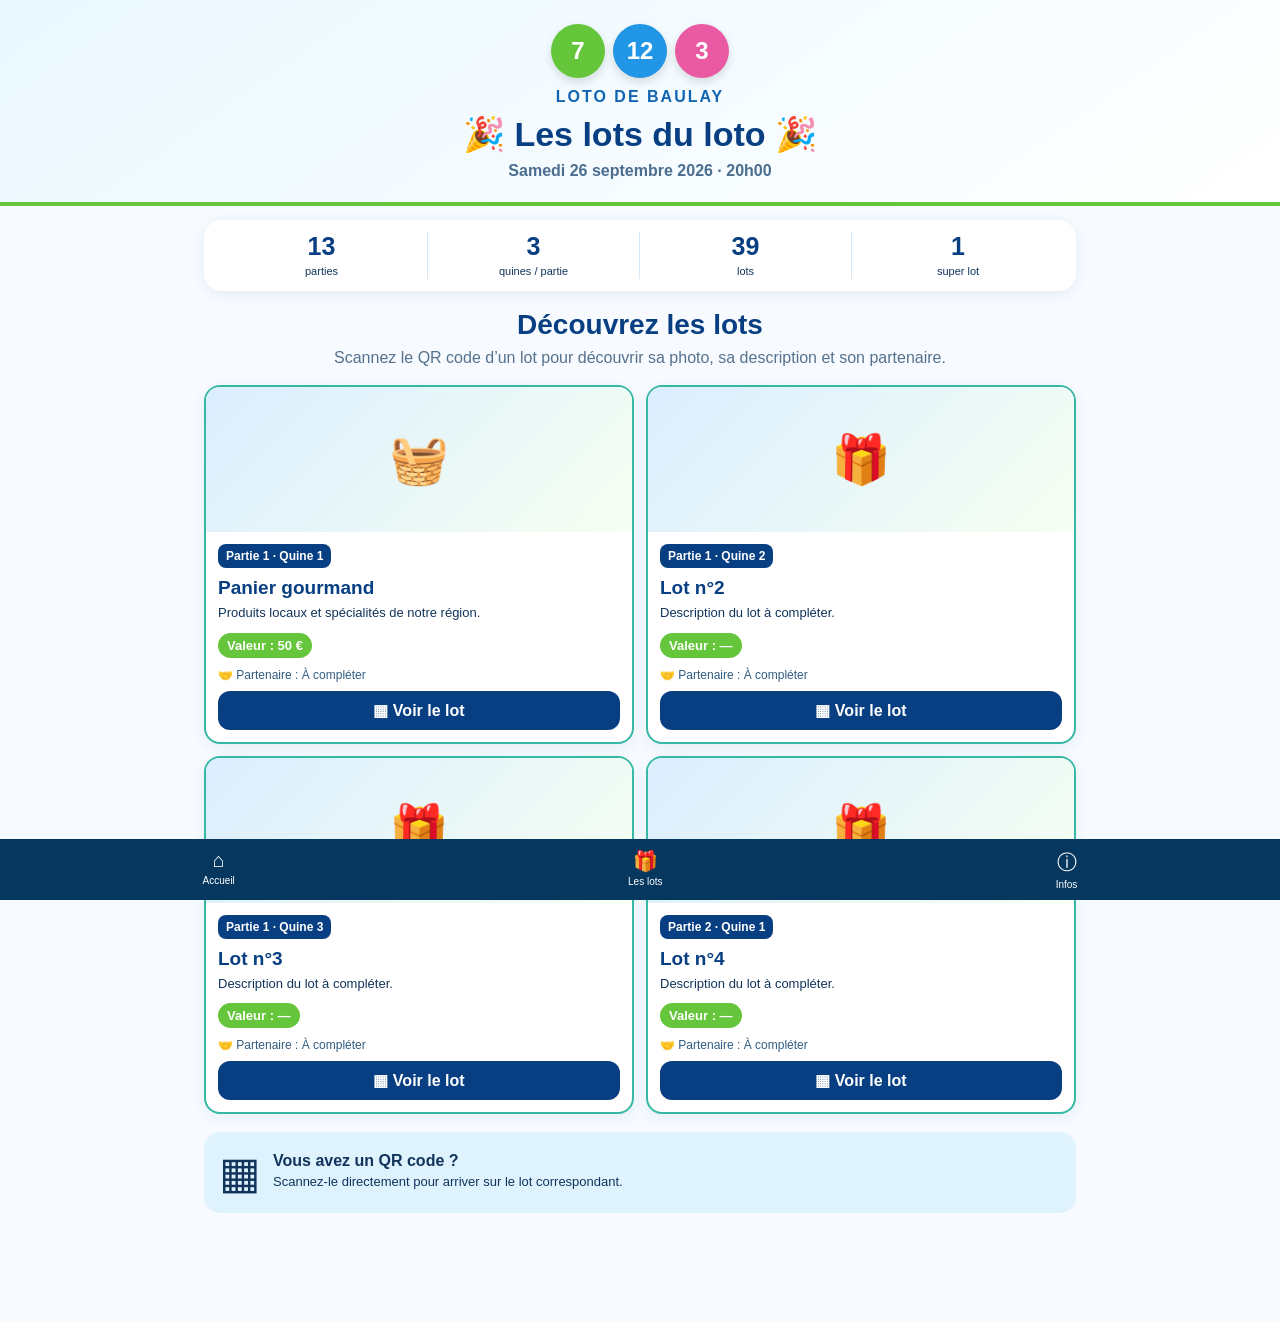
==== index.html @ 8423d762 "Add files via upload" ====
<!doctype html>
<html lang="fr">
<head>
  <meta charset="utf-8">
  <meta name="viewport" content="width=device-width, initial-scale=1">
  <title>Loto de Baulay – Les lots</title>
  <link rel="stylesheet" href="style.css">
  <!-- Google Analytics 4 : remplace G-XXXXXXXXXX par ton identifiant -->
  <script async src="https://www.googletagmanager.com/gtag/js?id=G-XXXXXXXXXX"></script>
  <script>
    window.dataLayer = window.dataLayer || [];
    function gtag(){dataLayer.push(arguments);}
    gtag('js', new Date());
    gtag('config', 'G-XXXXXXXXXX');
  </script>
</head>
<body>
  <header class="hero">
    <div class="balls"><span>7</span><span>12</span><span>3</span></div>
    <p class="eyebrow">LOTO DE BAULAY</p>
    <h1>🎉 Les lots du loto 🎉</h1>
    <p class="date">Samedi 26 septembre 2026 · 20h00</p>
  </header>

  <main>
    <section class="stats">
      <div><strong>13</strong><small>parties</small></div>
      <div><strong>3</strong><small>quines / partie</small></div>
      <div><strong>39</strong><small>lots</small></div>
      <div><strong>1</strong><small>super lot</small></div>
    </section>

    <section class="intro">
      <h2>Découvrez les lots</h2>
      <p>Scannez le QR code d’un lot pour découvrir sa photo, sa description et son partenaire.</p>
    </section>

    <section id="lots" class="lots-grid"></section>

    <section class="qr-help">
      <div class="qr-icon">▦</div>
      <div>
        <strong>Vous avez un QR code ?</strong>
        <p>Scannez-le directement pour arriver sur le lot correspondant.</p>
      </div>
    </section>
  </main>

  <nav class="bottom-nav">
    <a href="#top">⌂<span>Accueil</span></a>
    <a href="#lots">🎁<span>Les lots</span></a>
    <a href="#infos">ⓘ<span>Infos</span></a>
  </nav>

  <script src="lots.js"></script>
  <script>
    const params = new URLSearchParams(location.search);
    const lot = params.get('lot');
    if (lot) {
      window.addEventListener('load', () => {
        const el = document.getElementById('lot-' + lot);
        if (el) setTimeout(() => el.scrollIntoView({behavior:'smooth', block:'center'}), 250);
        if (typeof gtag === 'function') {
          gtag('event', 'lot_consultation', {lot_id: lot});
        }
      });
    }
  </script>
</body>
</html>
---- style.css ----
*{box-sizing:border-box}
:root{--blue:#083f82;--blue2:#1265b0;--green:#65c63b;--light:#eef8ff;--text:#12345b}
body{margin:0;font-family:Arial,sans-serif;background:#f7fbff;color:var(--text);padding-bottom:76px}
.hero{background:linear-gradient(145deg,#eaf8ff,#fff);padding:24px 18px 22px;text-align:center;border-bottom:4px solid var(--green);overflow:hidden}
.eyebrow{margin:0;color:var(--blue2);font-weight:800;letter-spacing:2px}
h1{font-size:34px;margin:8px 0;color:var(--blue)}
.date{margin:0;font-weight:700;color:#4b6d8e}
.balls{display:flex;justify-content:center;gap:8px;margin-bottom:10px}
.balls span{width:54px;height:54px;border-radius:50%;display:grid;place-items:center;background:var(--green);color:white;font-weight:900;font-size:24px;box-shadow:0 4px 10px #0002}
.balls span:nth-child(2){background:#2196e6}.balls span:nth-child(3){background:#e95aa2}
main{max-width:900px;margin:auto;padding:14px}
.stats{display:grid;grid-template-columns:repeat(4,1fr);background:#fff;border-radius:18px;box-shadow:0 3px 14px #164b7315;padding:12px;margin-bottom:18px}
.stats div{text-align:center;border-right:1px solid #d9e8f5}.stats div:last-child{border:0}
.stats strong{display:block;font-size:25px;color:var(--blue)}.stats small{font-size:11px}
.intro{text-align:center;margin:18px 0}.intro h2{font-size:28px;color:var(--blue);margin:8px}
.intro p{margin:0;color:#55718d}
.lots-grid{display:grid;grid-template-columns:repeat(2,1fr);gap:12px}
.card{background:white;border:2px solid #36b9a4;border-radius:16px;overflow:hidden;box-shadow:0 4px 14px #164b7312}
.card .photo{height:145px;background:linear-gradient(135deg,#dbeeff,#f6fff2);display:grid;place-items:center;font-size:48px}
.card-body{padding:12px}.partie{display:inline-block;background:var(--blue);color:#fff;border-radius:8px;padding:5px 8px;font-size:12px;font-weight:800}
.card h3{margin:9px 0 5px;color:var(--blue);font-size:19px}.card p{margin:5px 0;font-size:13px;line-height:1.35}
.value{display:inline-block;background:var(--green);color:#fff;border-radius:14px;padding:5px 9px;font-weight:800;font-size:13px;margin:6px 0}
.partner{font-size:12px;color:#315d82;margin:4px 0 9px}
.btn{display:block;text-align:center;background:var(--blue);color:white;text-decoration:none;border-radius:12px;padding:10px;font-weight:800}
.qr-help{display:flex;gap:12px;align-items:center;background:#dff3ff;border-radius:16px;margin:18px 0;padding:15px}.qr-icon{font-size:44px}.qr-help p{margin:4px 0;font-size:13px}
.bottom-nav{position:fixed;left:0;right:0;bottom:0;background:#06375f;display:flex;justify-content:space-around;padding:10px 6px;z-index:10}
.bottom-nav a{color:white;text-decoration:none;text-align:center;font-size:20px}.bottom-nav span{display:block;font-size:10px;margin-top:3px}
@media(max-width:600px){.lots-grid{grid-template-columns:1fr 1fr}.card .photo{height:110px}.card h3{font-size:16px}.stats strong{font-size:21px}h1{font-size:30px}}
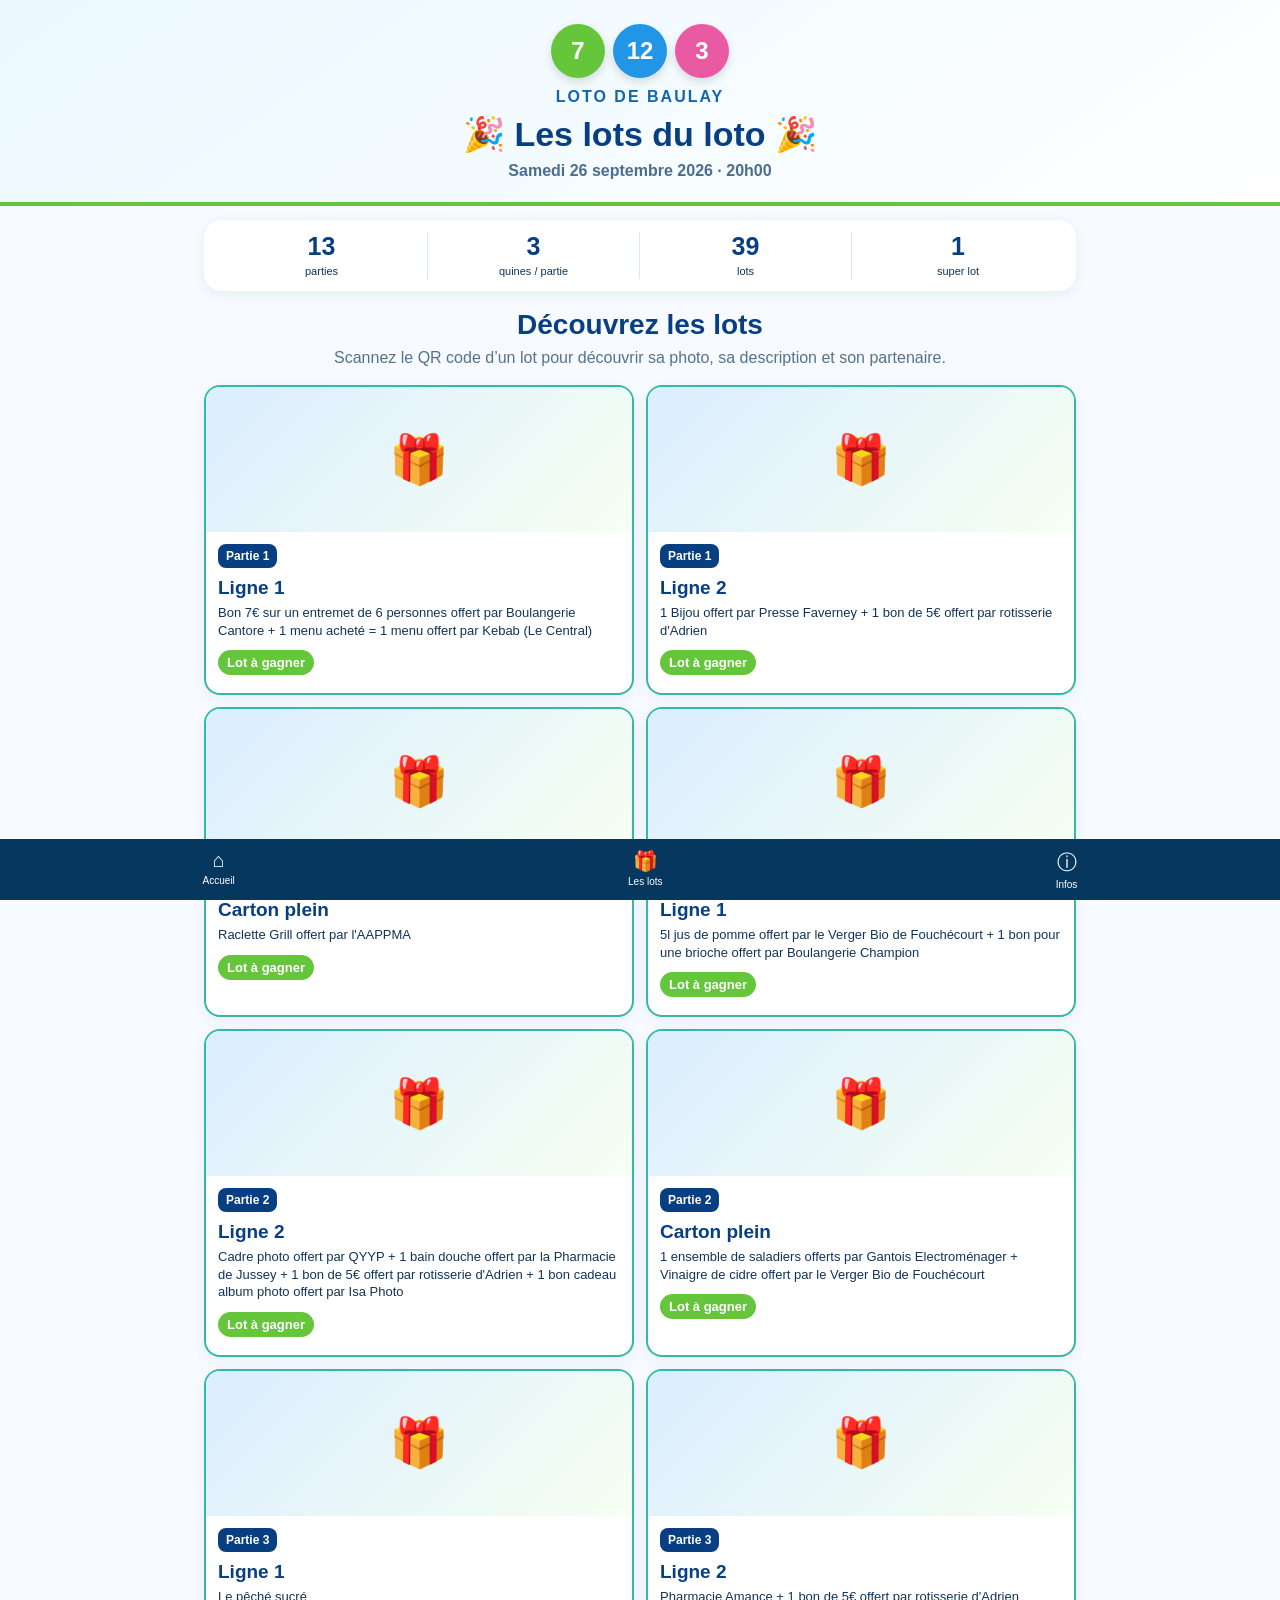
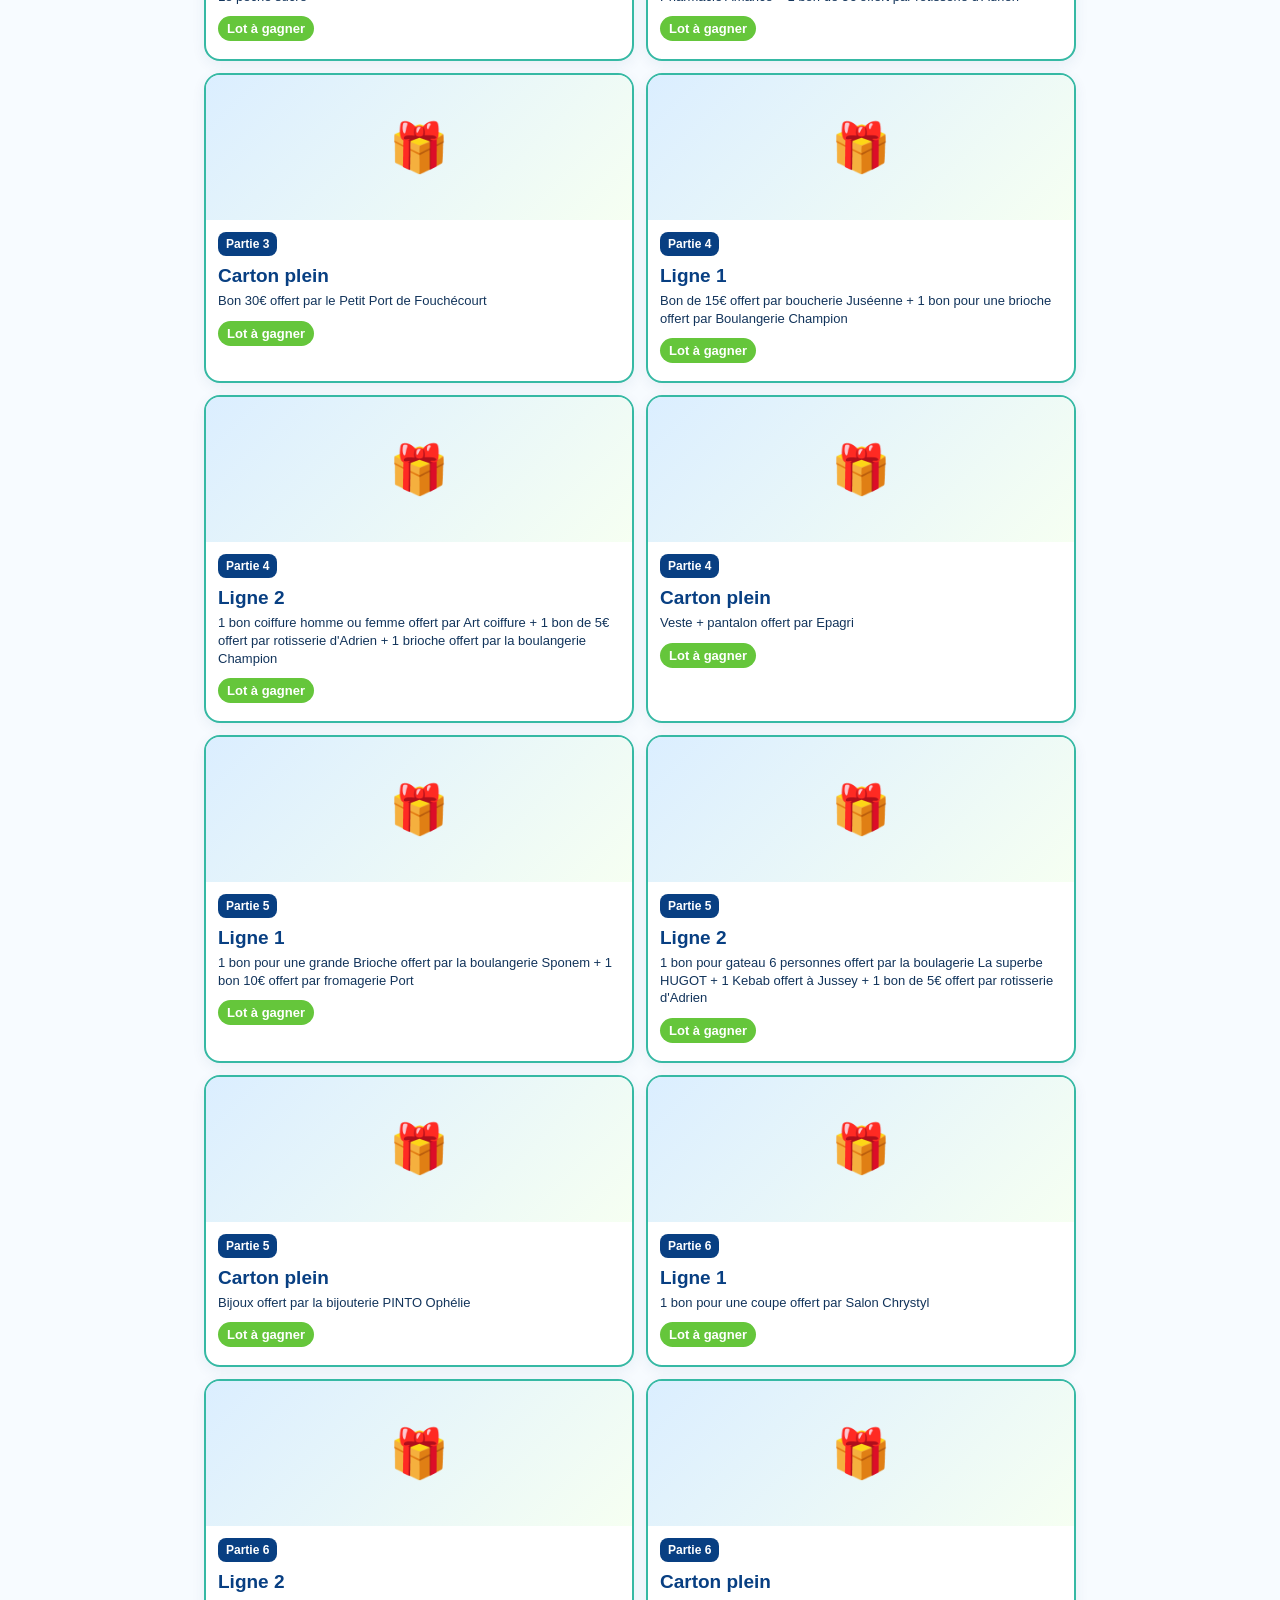
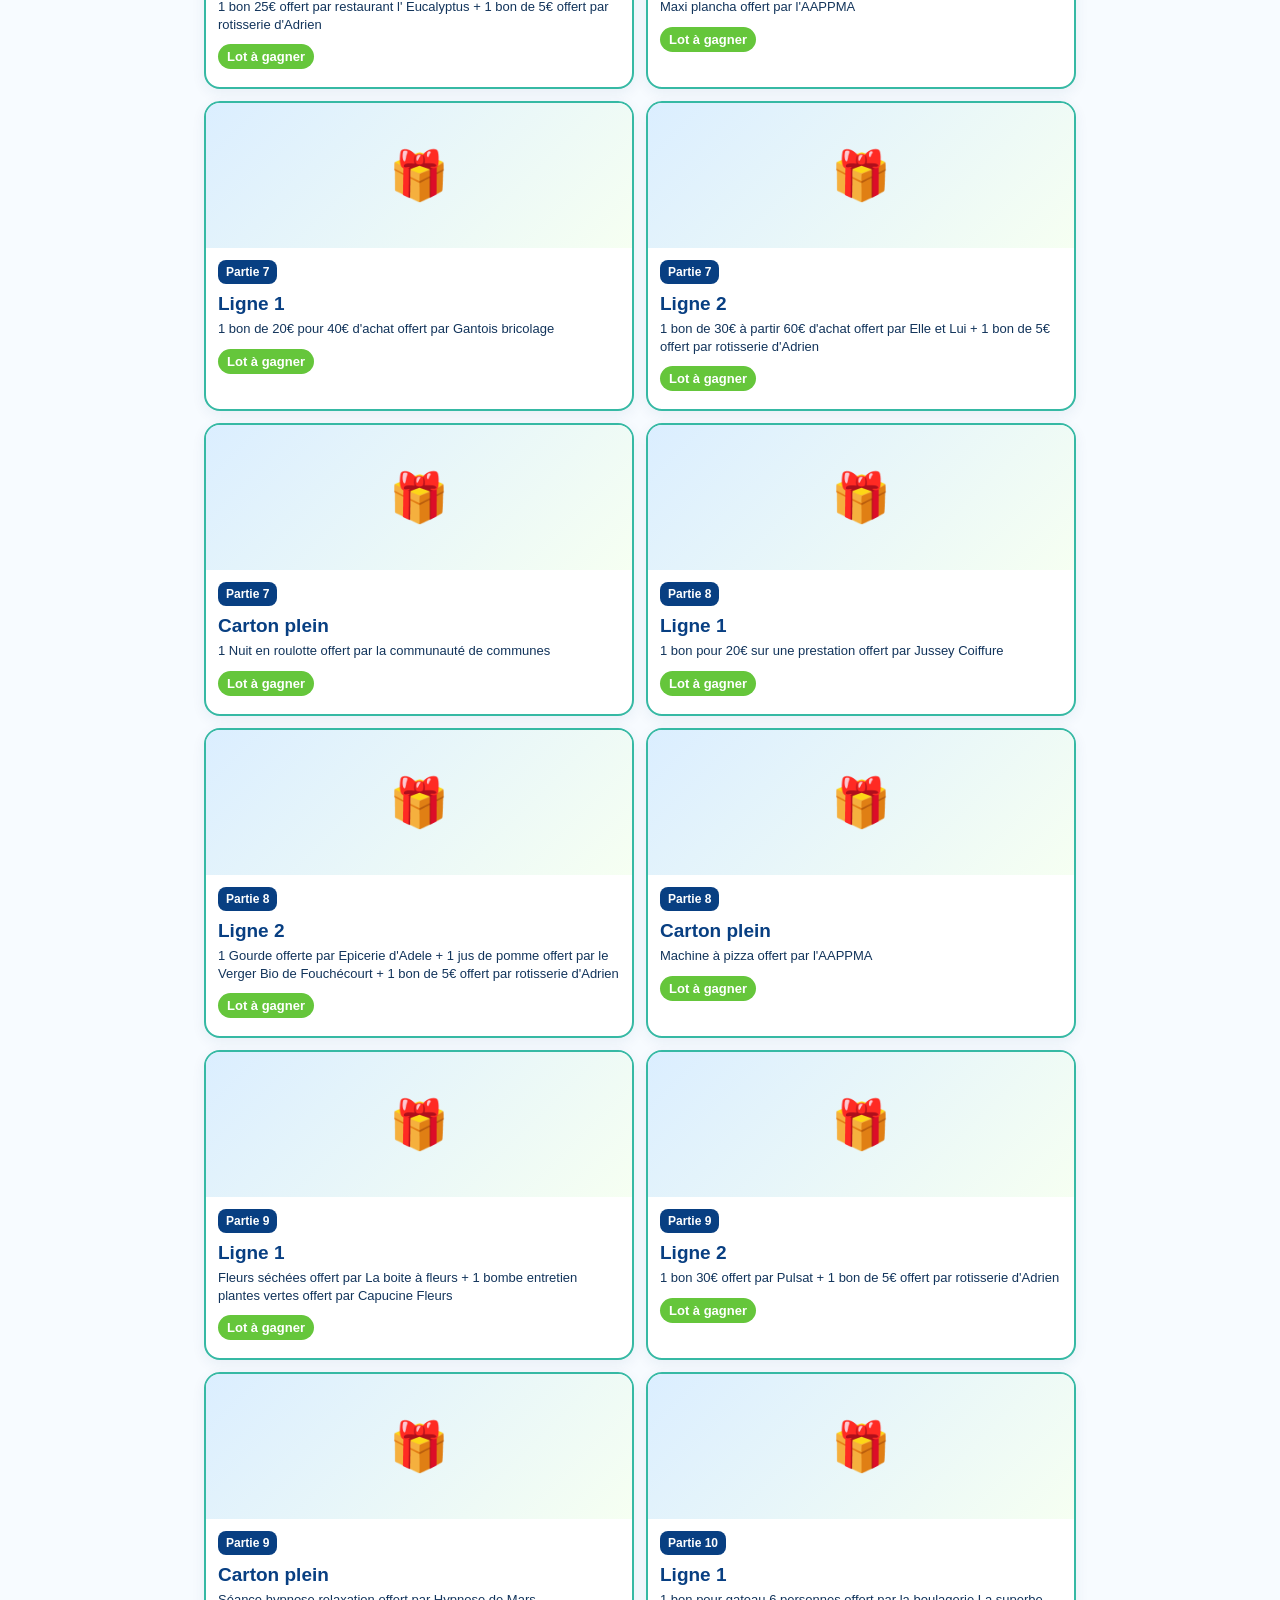
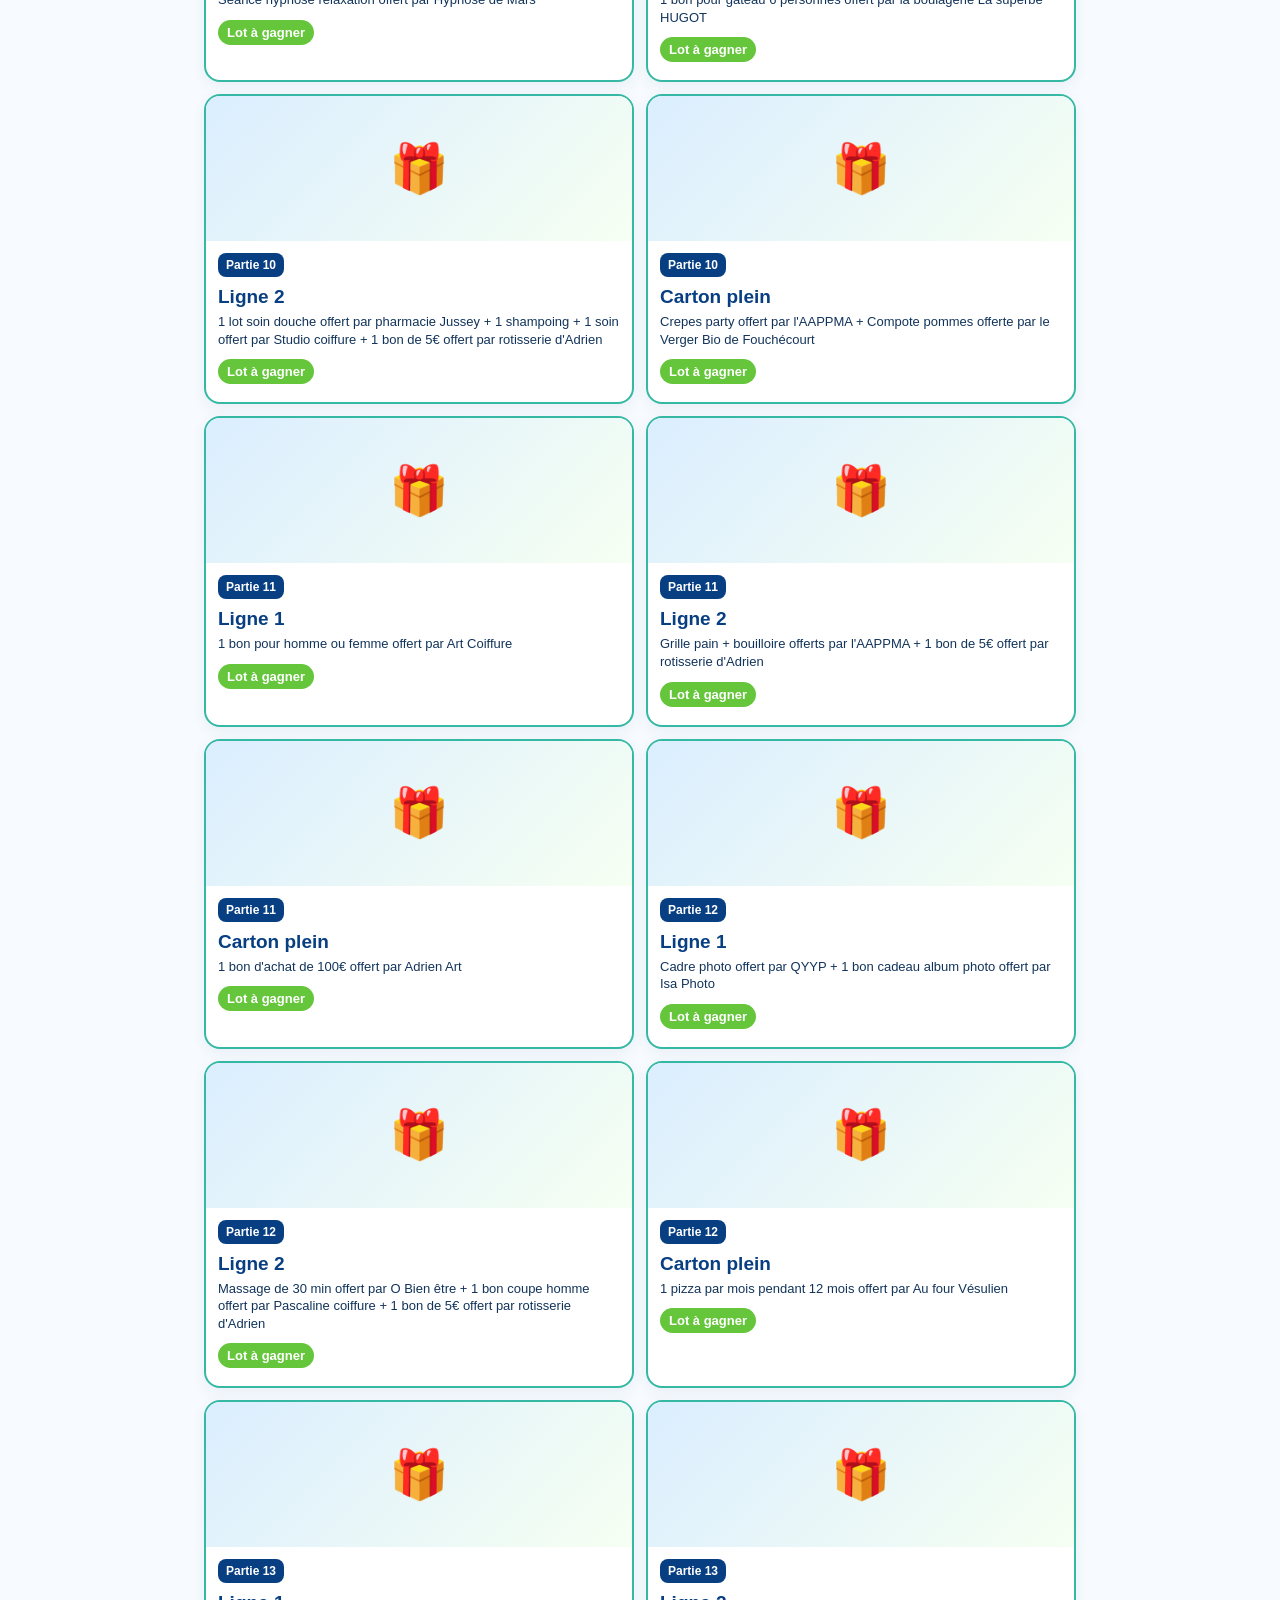
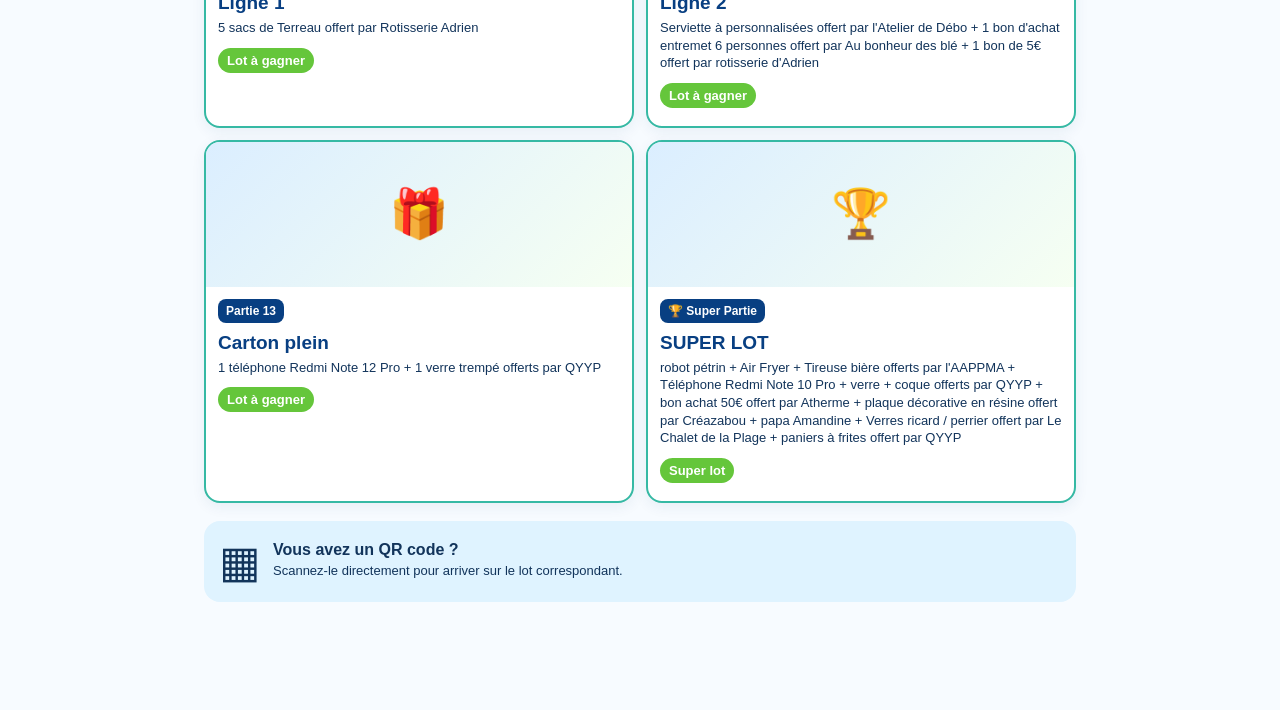
==== commit b0976c1f: "Add files via upload" ====
--- a/index.html
+++ b/index.html
@@ -66,5 +66,31 @@
       });
     }
   </script>
+
+<script>
+(function () {
+  const params = new URLSearchParams(window.location.search);
+  const partie = params.get("partie");
+  const lot = params.get("lot");
+
+  function go() {
+    if (partie) {
+      const el = document.getElementById("partie-" + partie);
+      if (el) el.scrollIntoView({behavior:"smooth", block:"start"});
+      if (typeof gtag === "function") {
+        gtag("event", "partie_consultation", {partie_id: partie});
+      }
+    } else if (lot) {
+      const el = document.getElementById("lot-" + lot);
+      if (el) el.scrollIntoView({behavior:"smooth", block:"center"});
+      if (typeof gtag === "function") {
+        gtag("event", "lot_consultation", {lot_id: lot});
+      }
+    }
+  }
+  window.addEventListener("load", () => setTimeout(go, 300));
+})();
+</script>
+
 </body>
 </html>
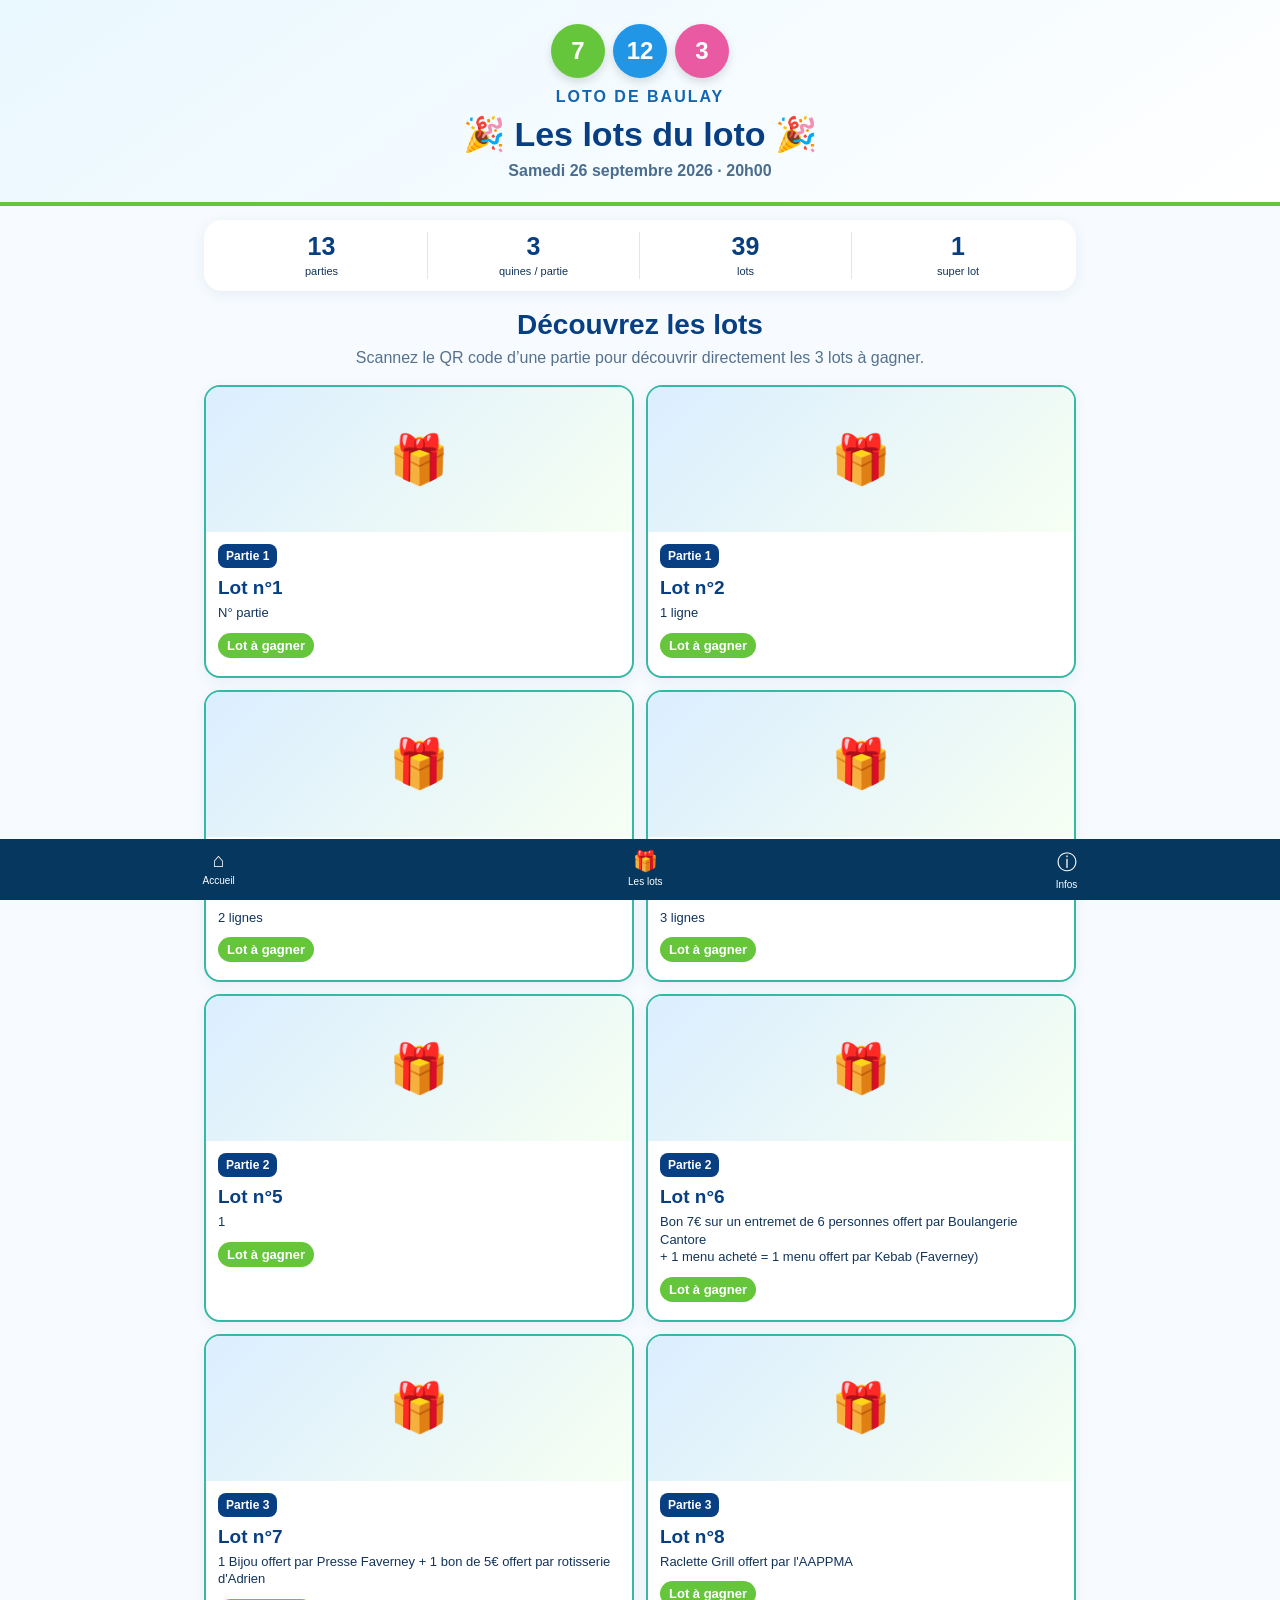
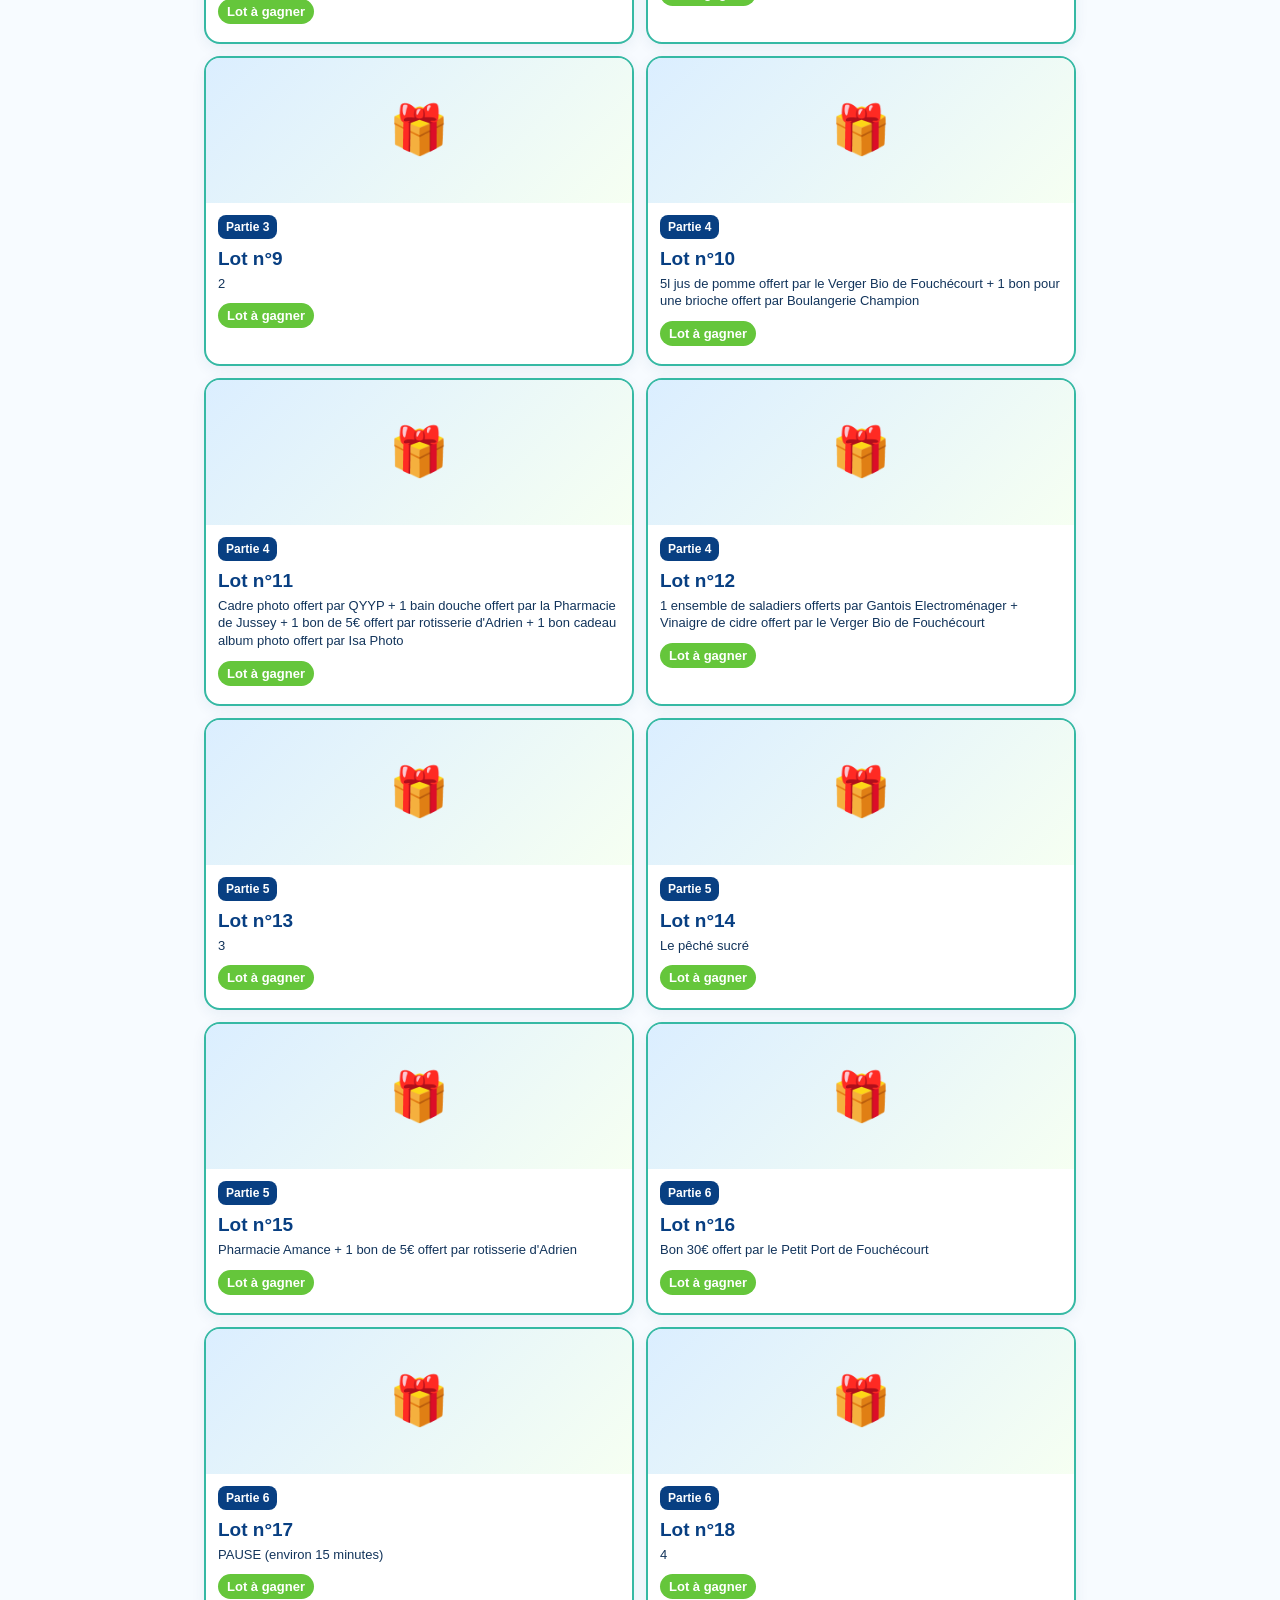
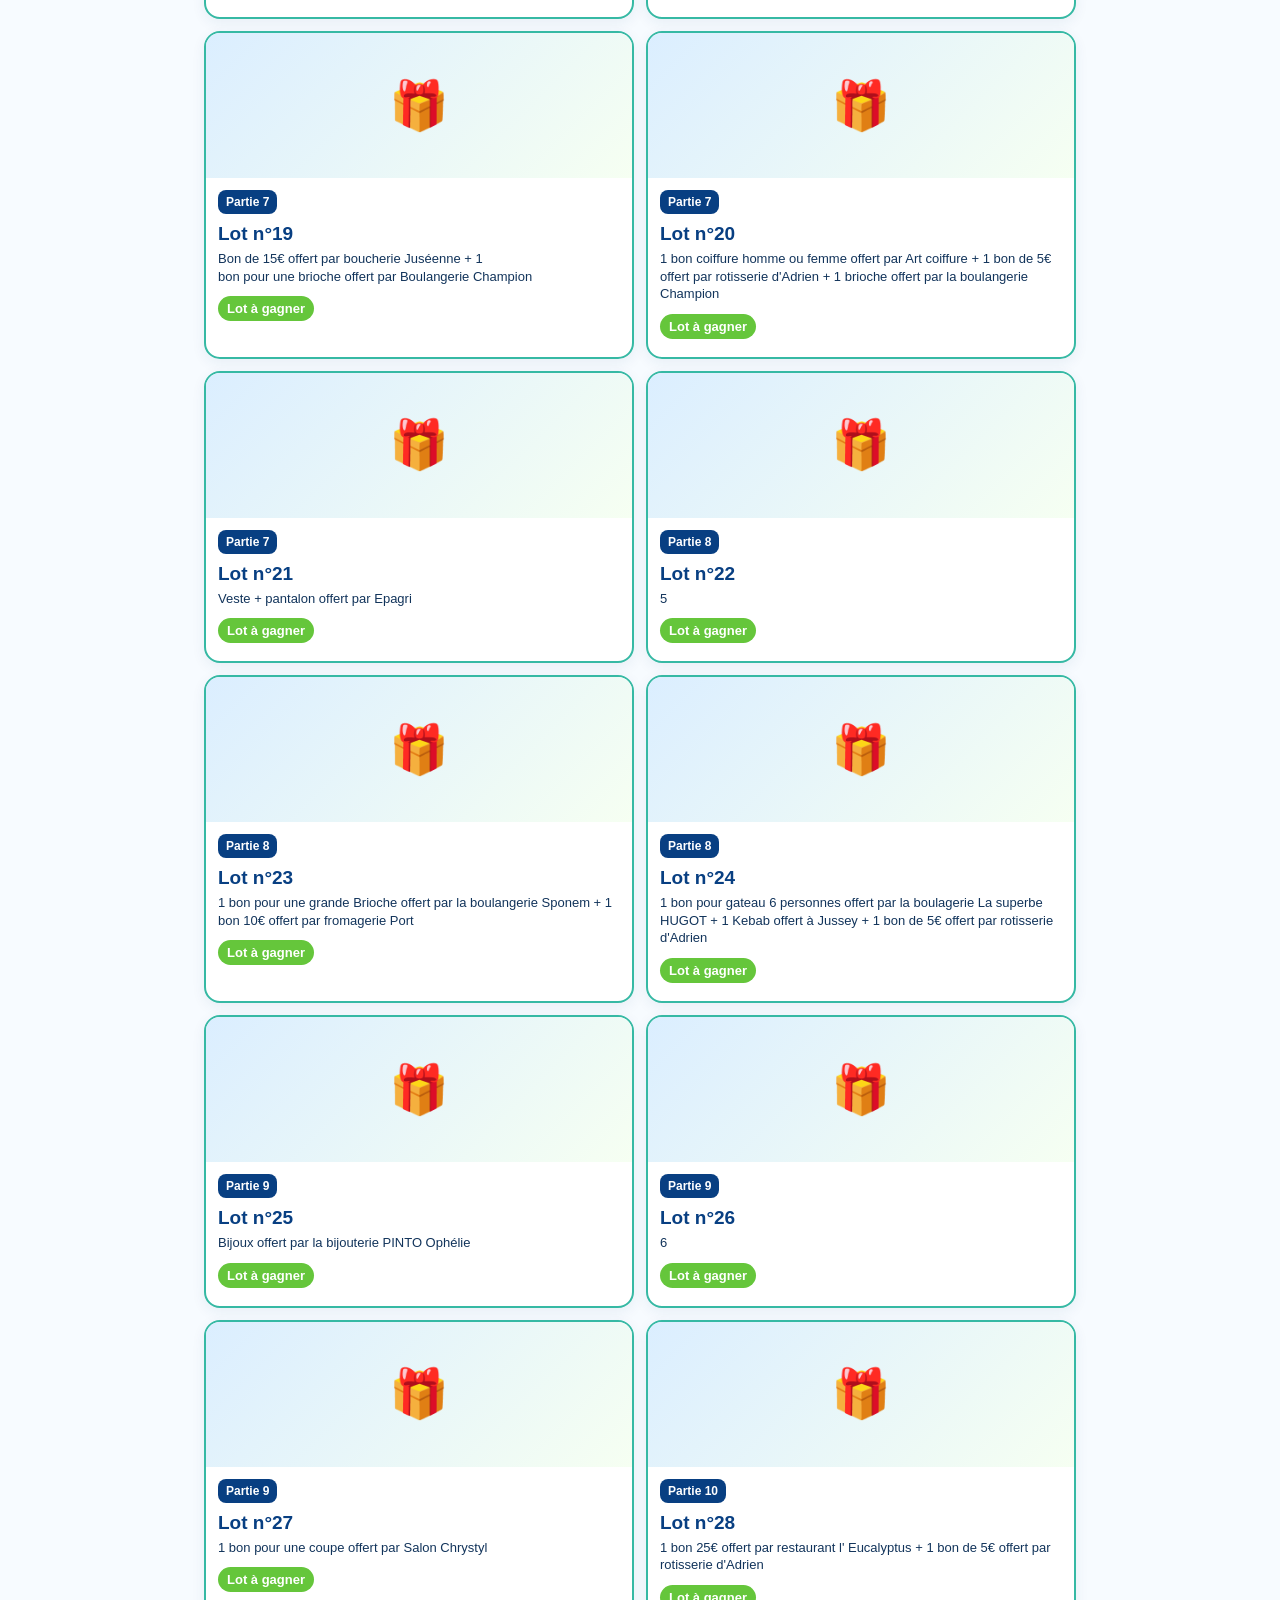
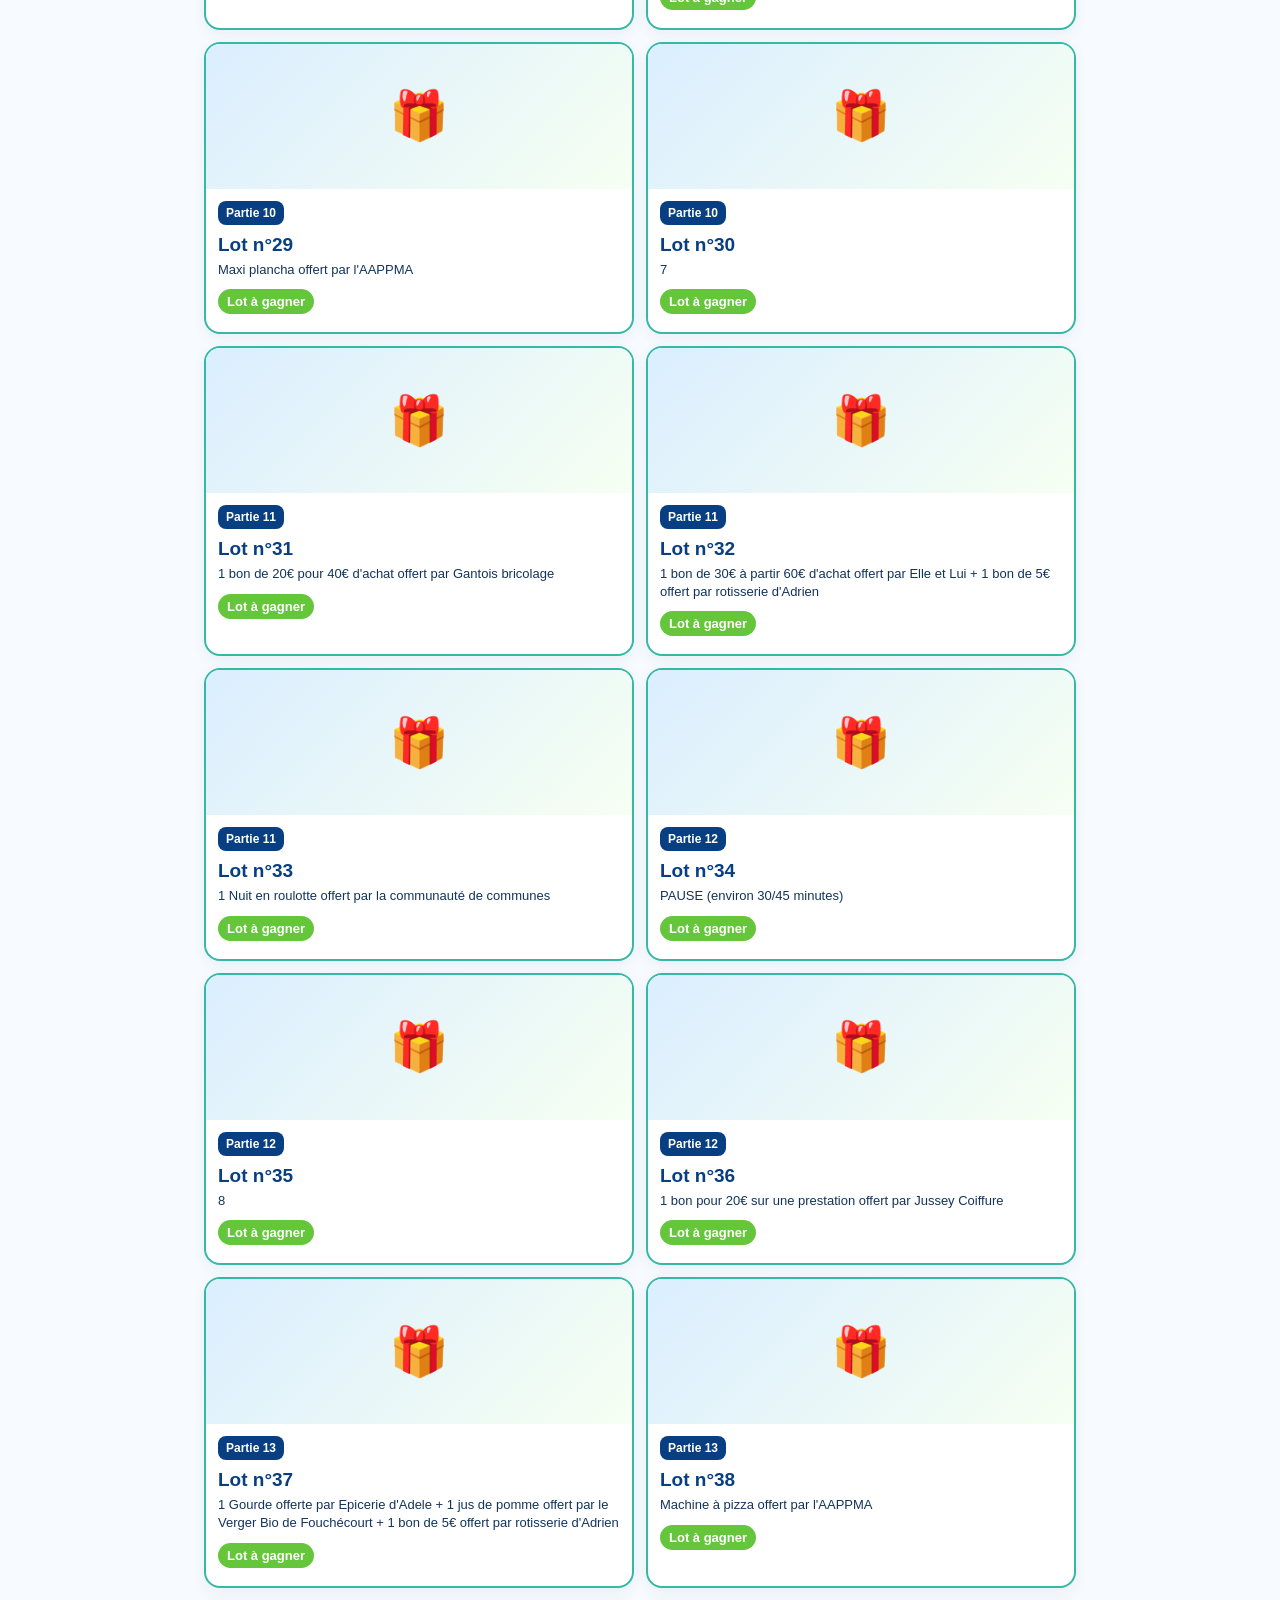
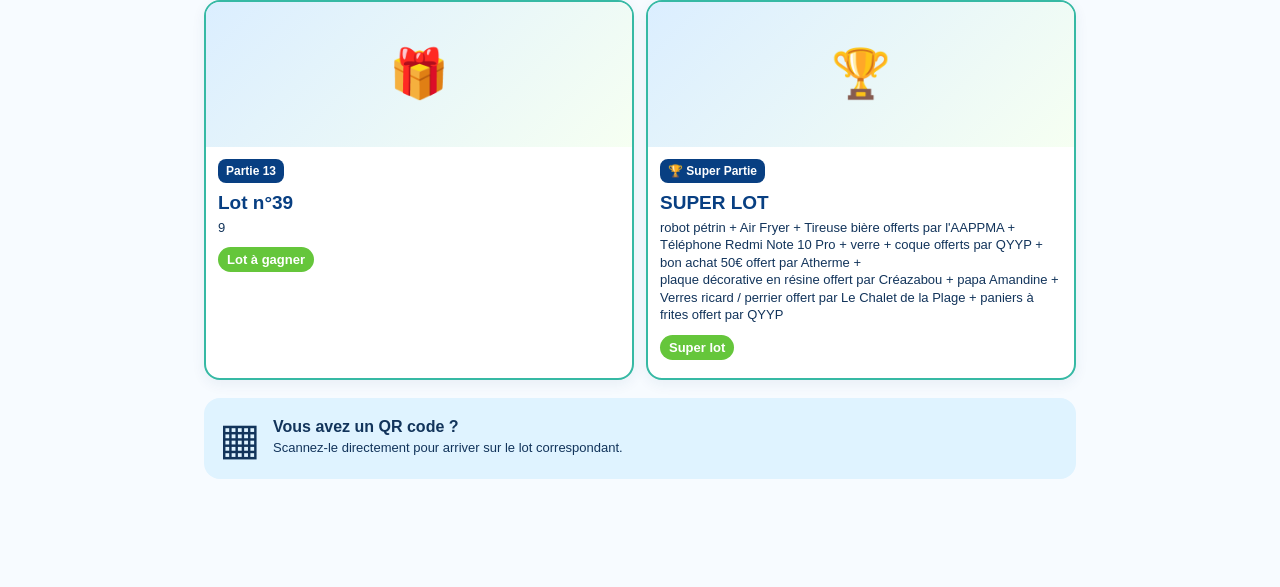
==== commit e7f9c51a: "Add files via upload" ====
--- a/index.html
+++ b/index.html
@@ -32,7 +32,7 @@
 
     <section class="intro">
       <h2>Découvrez les lots</h2>
-      <p>Scannez le QR code d’un lot pour découvrir sa photo, sa description et son partenaire.</p>
+      <p>Scannez le QR code d’une partie pour découvrir directement les 3 lots à gagner.</p>
     </section>
 
     <section id="lots" class="lots-grid"></section>
@@ -53,44 +53,6 @@
   </nav>
 
   <script src="lots.js"></script>
-  <script>
-    const params = new URLSearchParams(location.search);
-    const lot = params.get('lot');
-    if (lot) {
-      window.addEventListener('load', () => {
-        const el = document.getElementById('lot-' + lot);
-        if (el) setTimeout(() => el.scrollIntoView({behavior:'smooth', block:'center'}), 250);
-        if (typeof gtag === 'function') {
-          gtag('event', 'lot_consultation', {lot_id: lot});
-        }
-      });
-    }
-  </script>
-
-<script>
-(function () {
-  const params = new URLSearchParams(window.location.search);
-  const partie = params.get("partie");
-  const lot = params.get("lot");
-
-  function go() {
-    if (partie) {
-      const el = document.getElementById("partie-" + partie);
-      if (el) el.scrollIntoView({behavior:"smooth", block:"start"});
-      if (typeof gtag === "function") {
-        gtag("event", "partie_consultation", {partie_id: partie});
-      }
-    } else if (lot) {
-      const el = document.getElementById("lot-" + lot);
-      if (el) el.scrollIntoView({behavior:"smooth", block:"center"});
-      if (typeof gtag === "function") {
-        gtag("event", "lot_consultation", {lot_id: lot});
-      }
-    }
-  }
-  window.addEventListener("load", () => setTimeout(go, 300));
-})();
-</script>
 
 </body>
 </html>
--- a/style.css
+++ b/style.css
@@ -26,3 +26,13 @@
 .bottom-nav{position:fixed;left:0;right:0;bottom:0;background:#06375f;display:flex;justify-content:space-around;padding:10px 6px;z-index:10}
 .bottom-nav a{color:white;text-decoration:none;text-align:center;font-size:20px}.bottom-nav span{display:block;font-size:10px;margin-top:3px}
 @media(max-width:600px){.lots-grid{grid-template-columns:1fr 1fr}.card .photo{height:110px}.card h3{font-size:16px}.stats strong{font-size:21px}h1{font-size:30px}}
+
+.partie-focus {
+  margin: 0 0 16px;
+  padding: 18px;
+  text-align: center;
+  border-radius: 18px;
+  background: #eef7ff;
+}
+.partie-focus h2 { margin: 0 0 6px; }
+.partie-focus p { margin: 0; }
